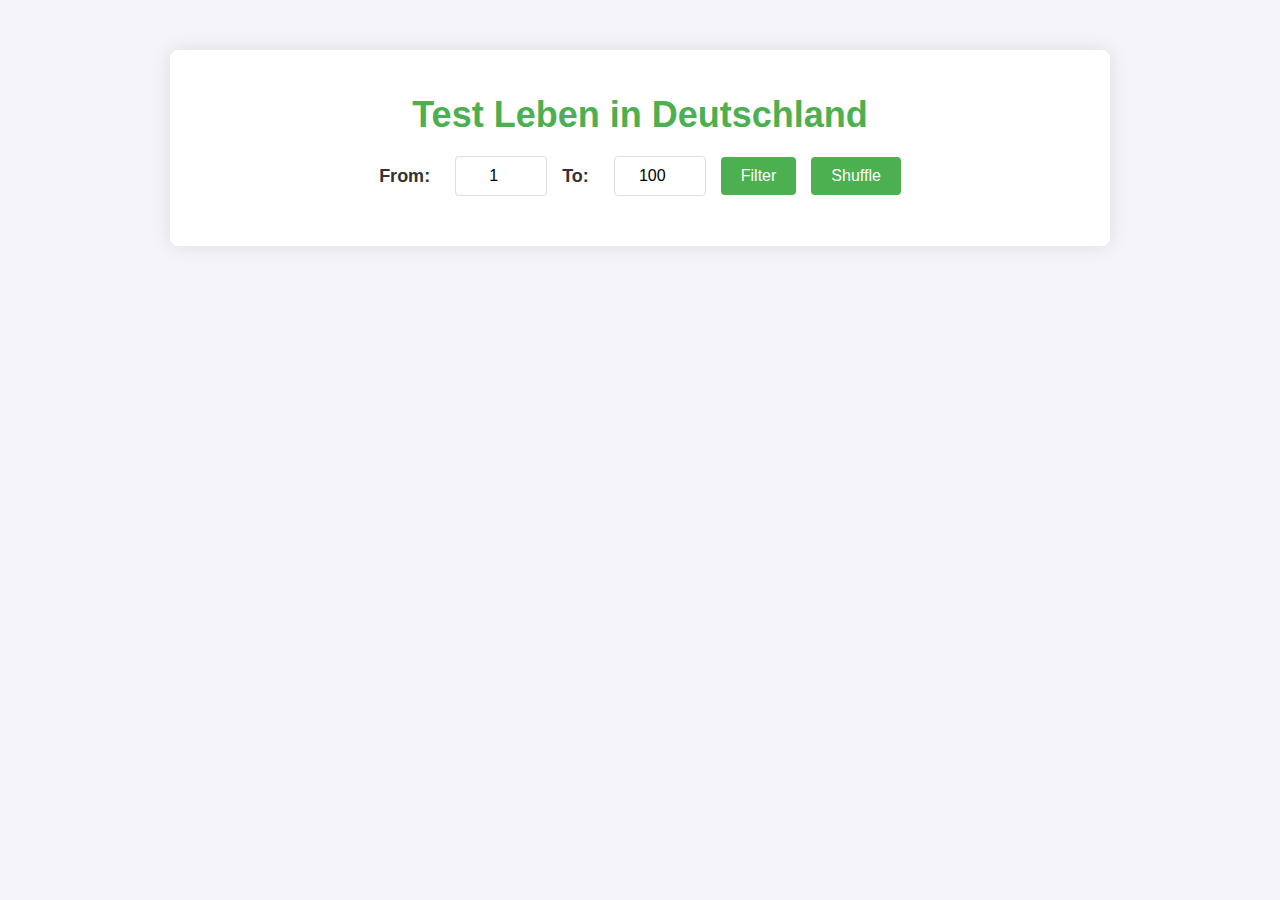
==== solution1/index.html @ b9286689 "V1" ====
<!DOCTYPE html>
<html lang="en">
	<head>
		<meta charset="UTF-8" />
		<meta name="viewport" content="width=device-width, initial-scale=1.0" />
		<title>Test Leben in Deutschland</title>
		<link rel="stylesheet" href="styles.css" />
	</head>
	<body>
		<div class="container">
			<h1>Test Leben in Deutschland</h1>

			<div class="controls">
				<label for="from">From:</label>
				<input type="number" id="from" min="1" value="1" />

				<label for="to">To:</label>
				<input type="number" id="to" min="1" value="100" />

				<button onclick="filterQuestions()">Filter</button>
				<button onclick="shuffleQuestions()">Shuffle</button>
			</div>

			<div id="quiz"></div>
		</div>

		<script src="script.js"></script>
	</body>
</html>
---- solution1/styles.css ----
body {
	font-family: 'Arial', sans-serif;
	background-color: #f4f4f9;
	color: #333;
	margin: 0;
	padding: 0;
}

.container {
	max-width: 900px;
	margin: 50px auto;
	padding: 20px;
	background-color: #fff;
	box-shadow: 0 0 20px rgba(0, 0, 0, 0.1);
	border-radius: 8px;
}

h1 {
	text-align: center;
	color: #4caf50;
	font-size: 36px;
	margin-bottom: 20px;
}

.controls {
	display: flex;
	justify-content: center;
	margin-bottom: 30px;
	gap: 15px;
	align-items: center;
}

.controls label {
	font-size: 18px;
	font-weight: bold;
	margin-right: 10px;
}

.controls input {
	width: 70px;
	padding: 10px;
	font-size: 16px;
	border: 1px solid #ddd;
	border-radius: 4px;
	text-align: center;
}

.controls button {
	padding: 10px 20px;
	font-size: 16px;
	border: none;
	background-color: #4caf50;
	color: white;
	cursor: pointer;
	border-radius: 4px;
	transition: background-color 0.3s ease;
}

.controls button:hover {
	background-color: #45a049;
}

.question {
	margin: 20px 0;
	padding: 20px;
	background-color: #f9f9f9;
	border: 1px solid #ddd;
	border-radius: 8px;
	box-shadow: 0 2px 5px rgba(0, 0, 0, 0.1);
}

.question h3 {
	margin: 0;
	font-size: 20px;
	color: #333;
	margin-bottom: 15px;
}

.options {
	display: flex;
	flex-direction: column;
}

.options button {
	padding: 10px;
	margin: 5px 0;
	font-size: 16px;
	border: 1px solid #ddd;
	border-radius: 4px;
	cursor: pointer;
	transition: background-color 0.3s ease, color 0.3s ease;
	background-color: #f0f0f0;
	text-align: left;
}

.options button:hover {
	background-color: #ddd;
}

.options button.correct {
	background-color: #4caf50;
	color: white;
}

.options button.wrong {
	background-color: #f44336;
	color: white;
}
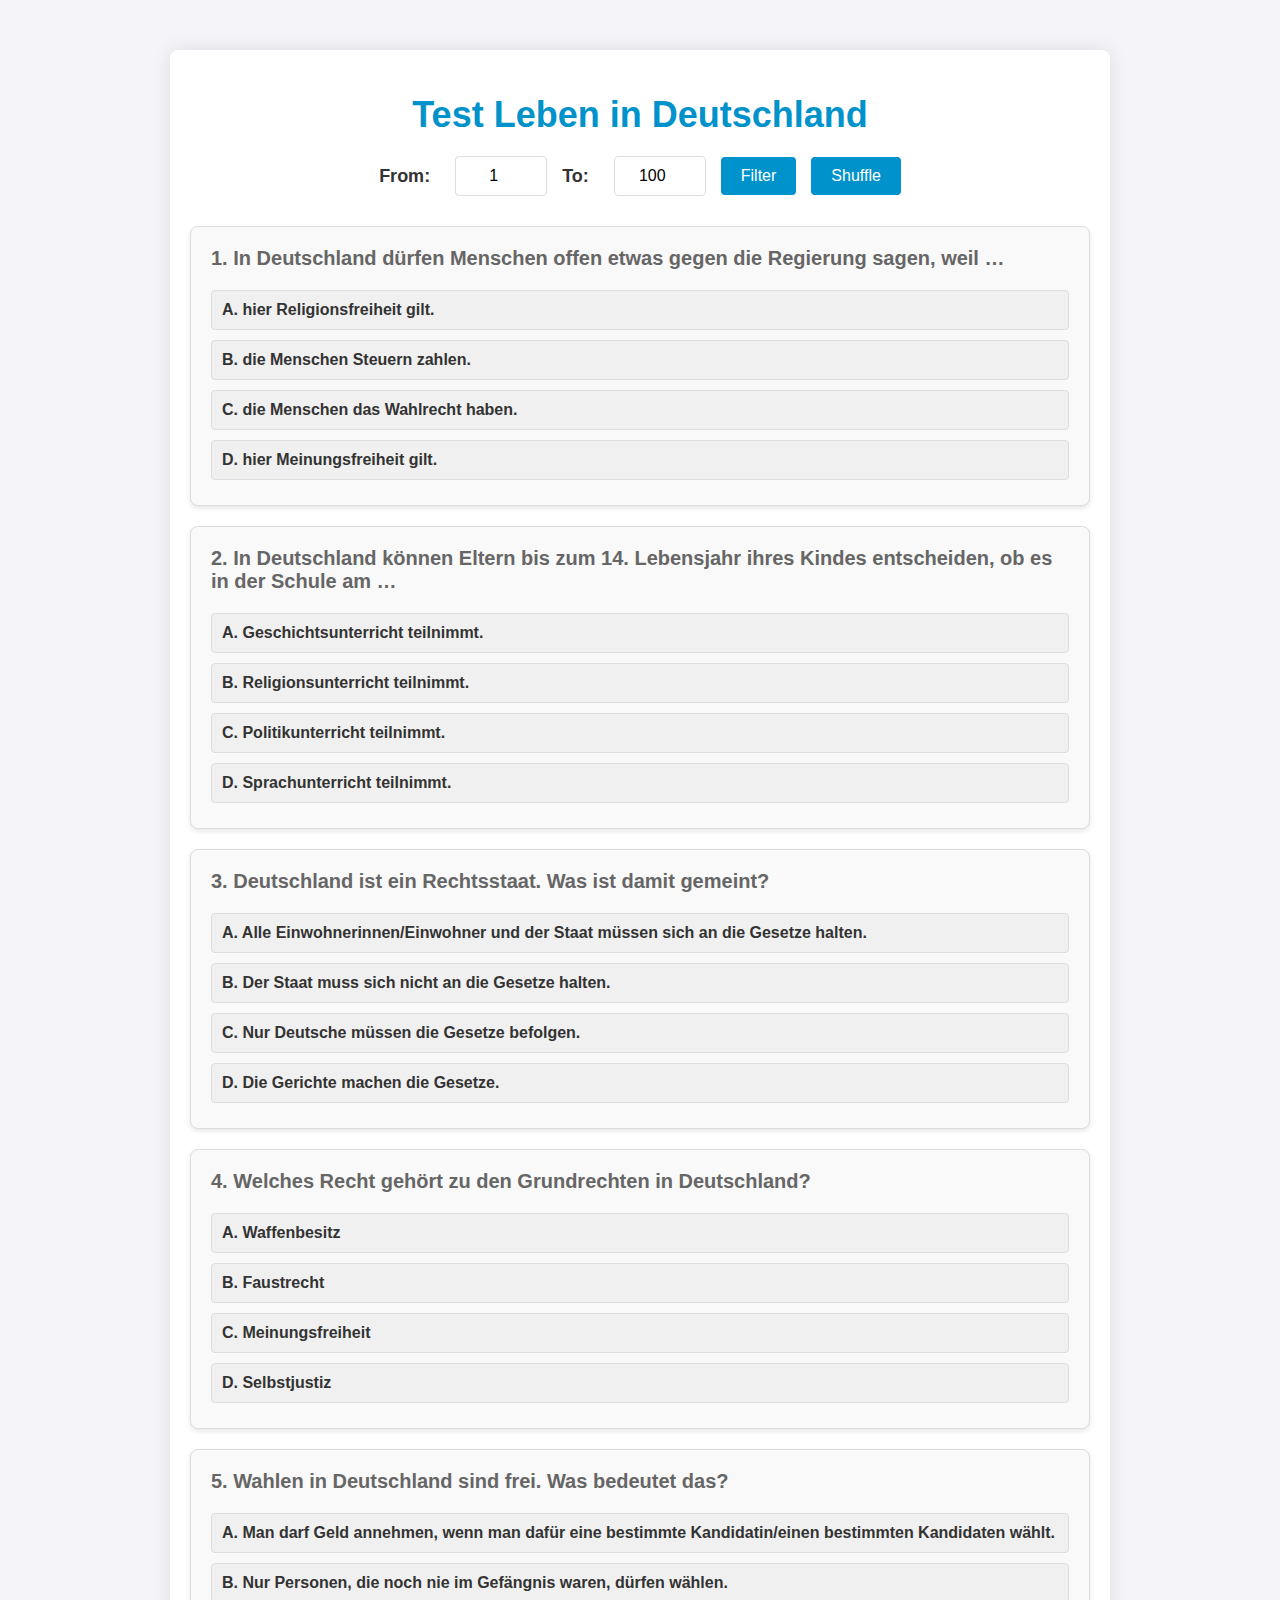
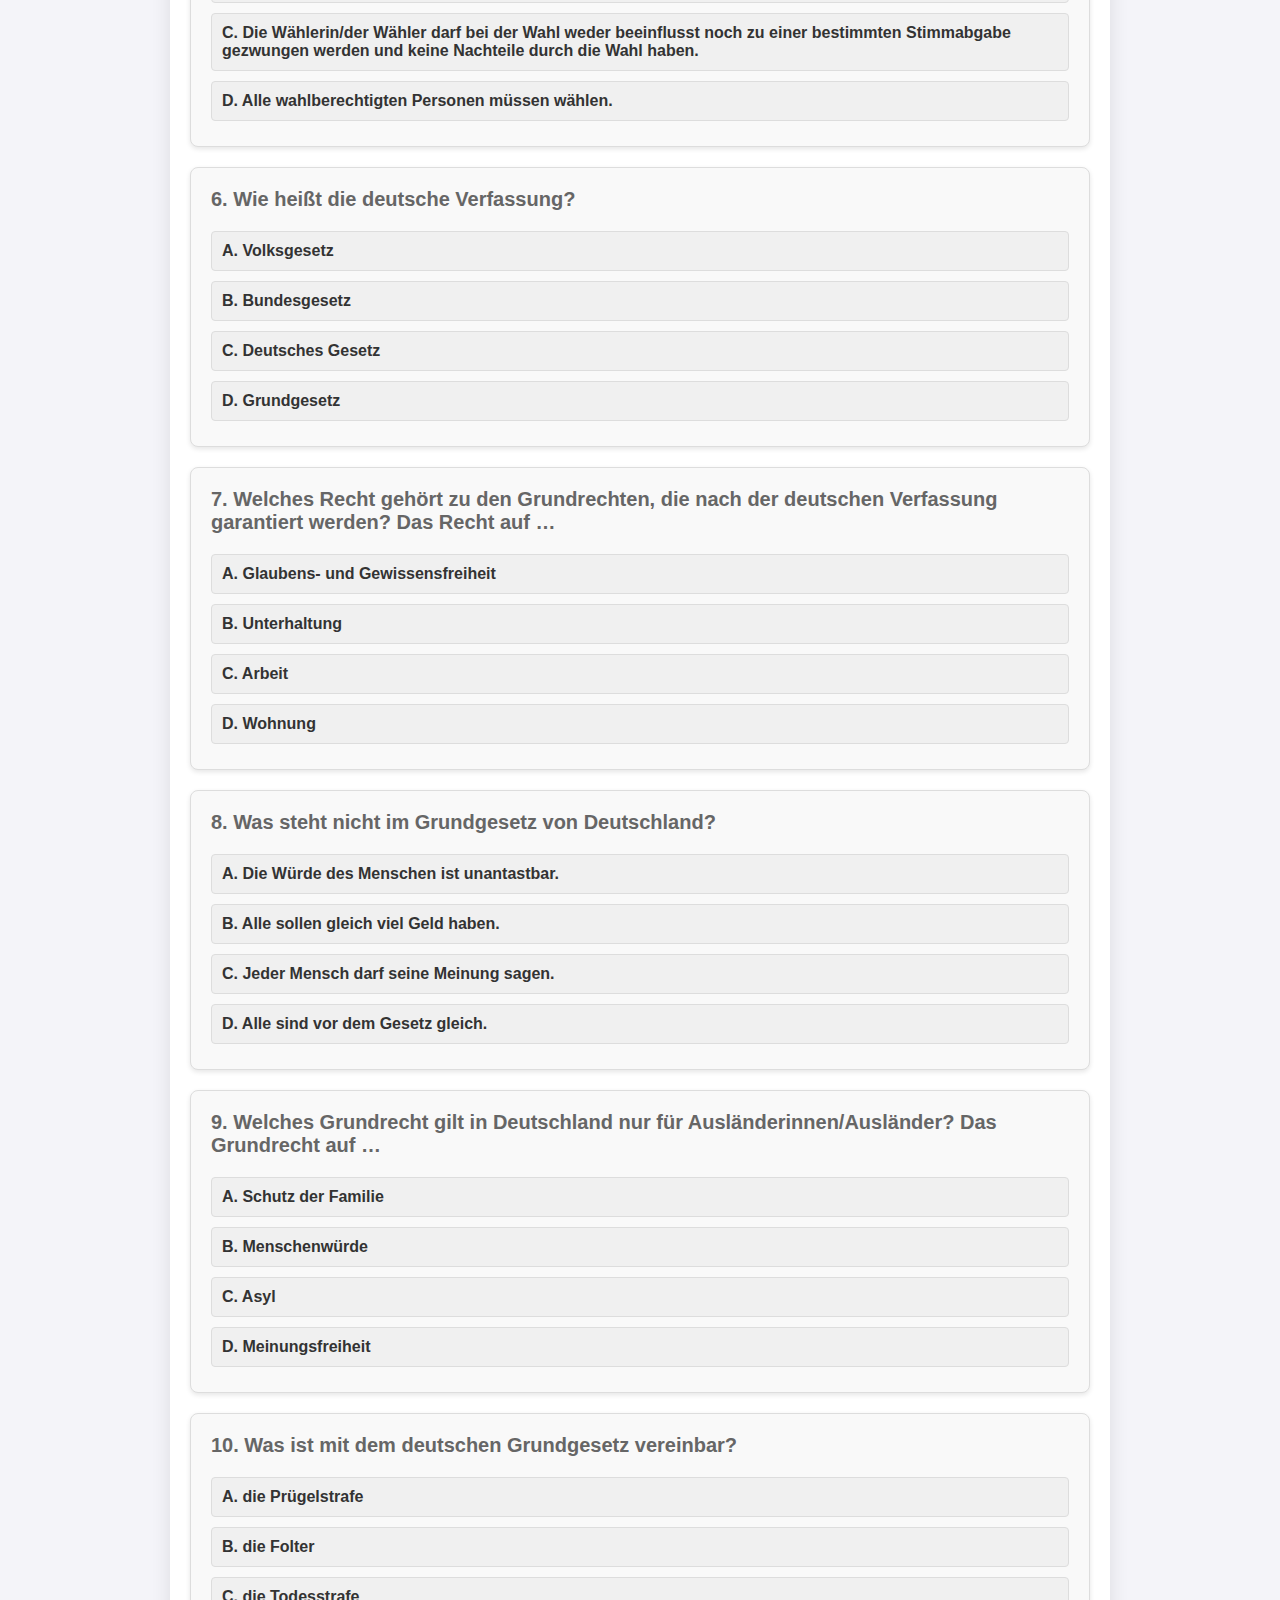
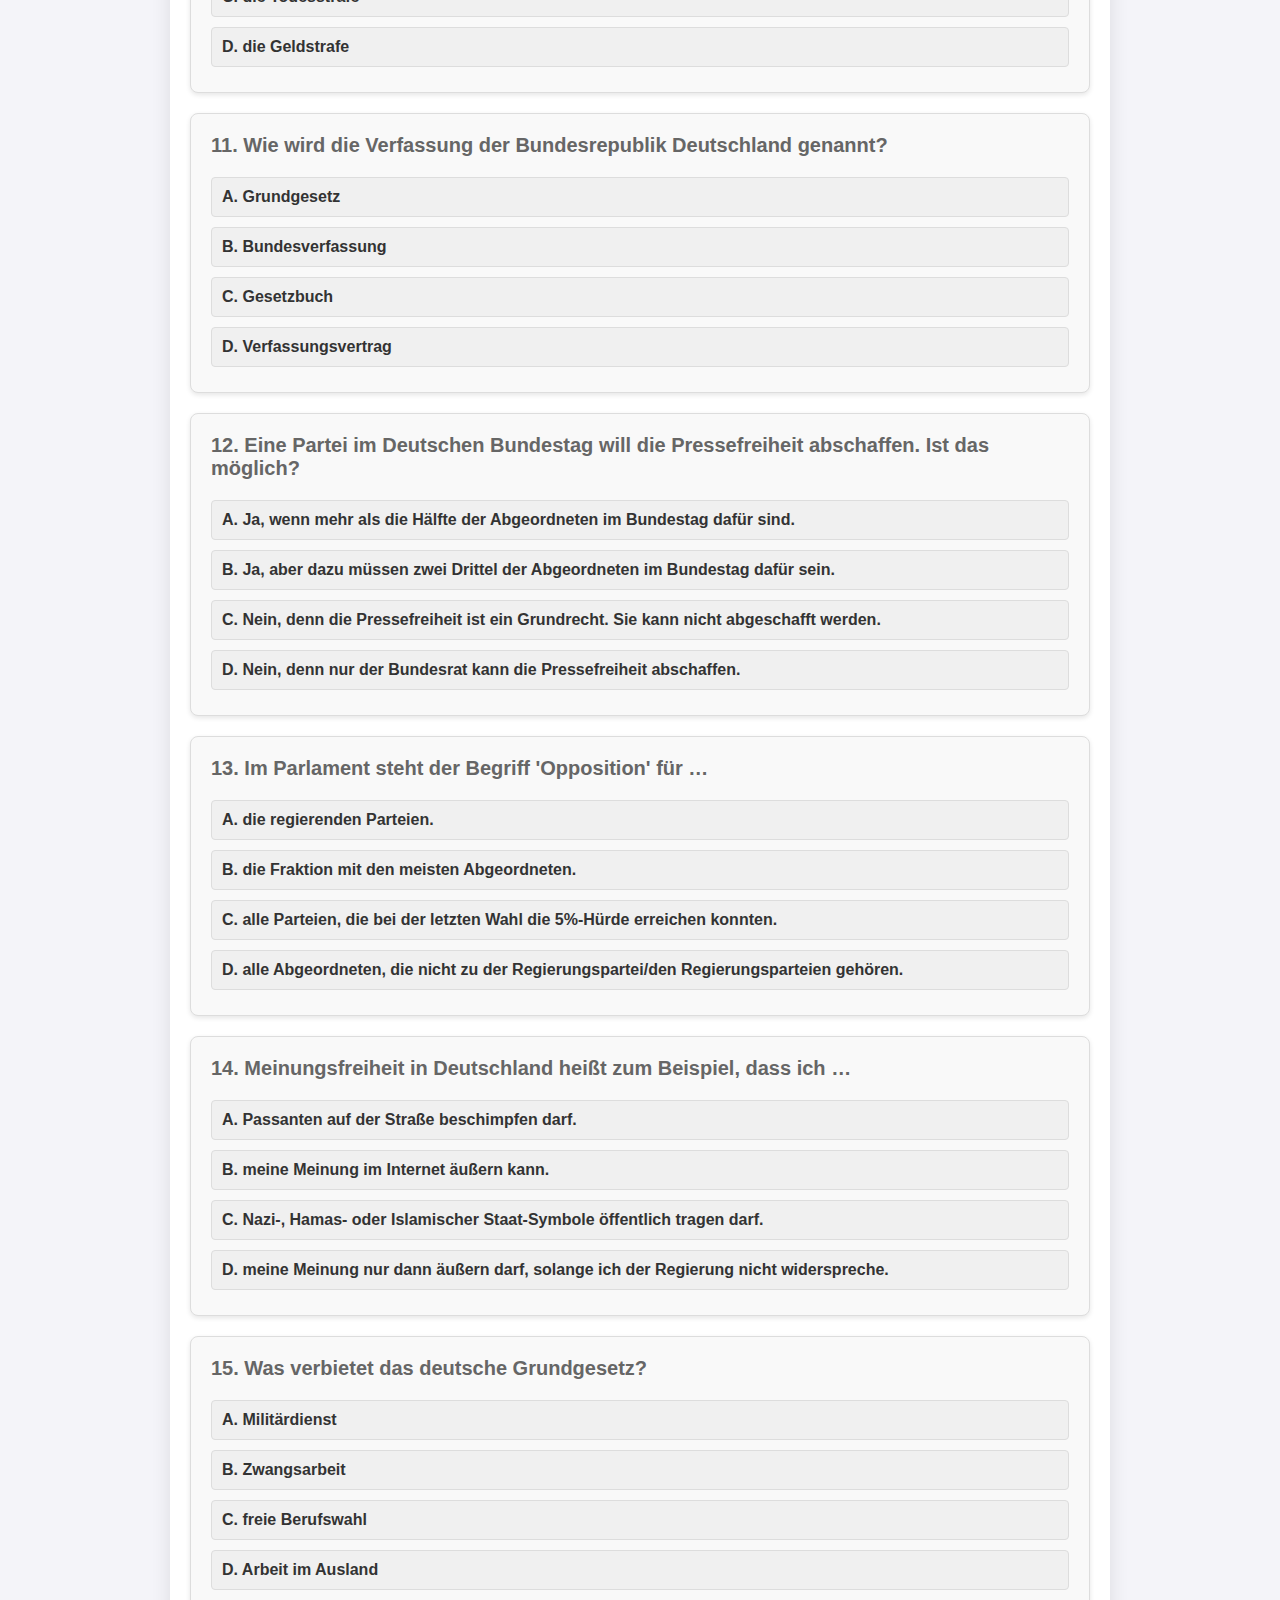
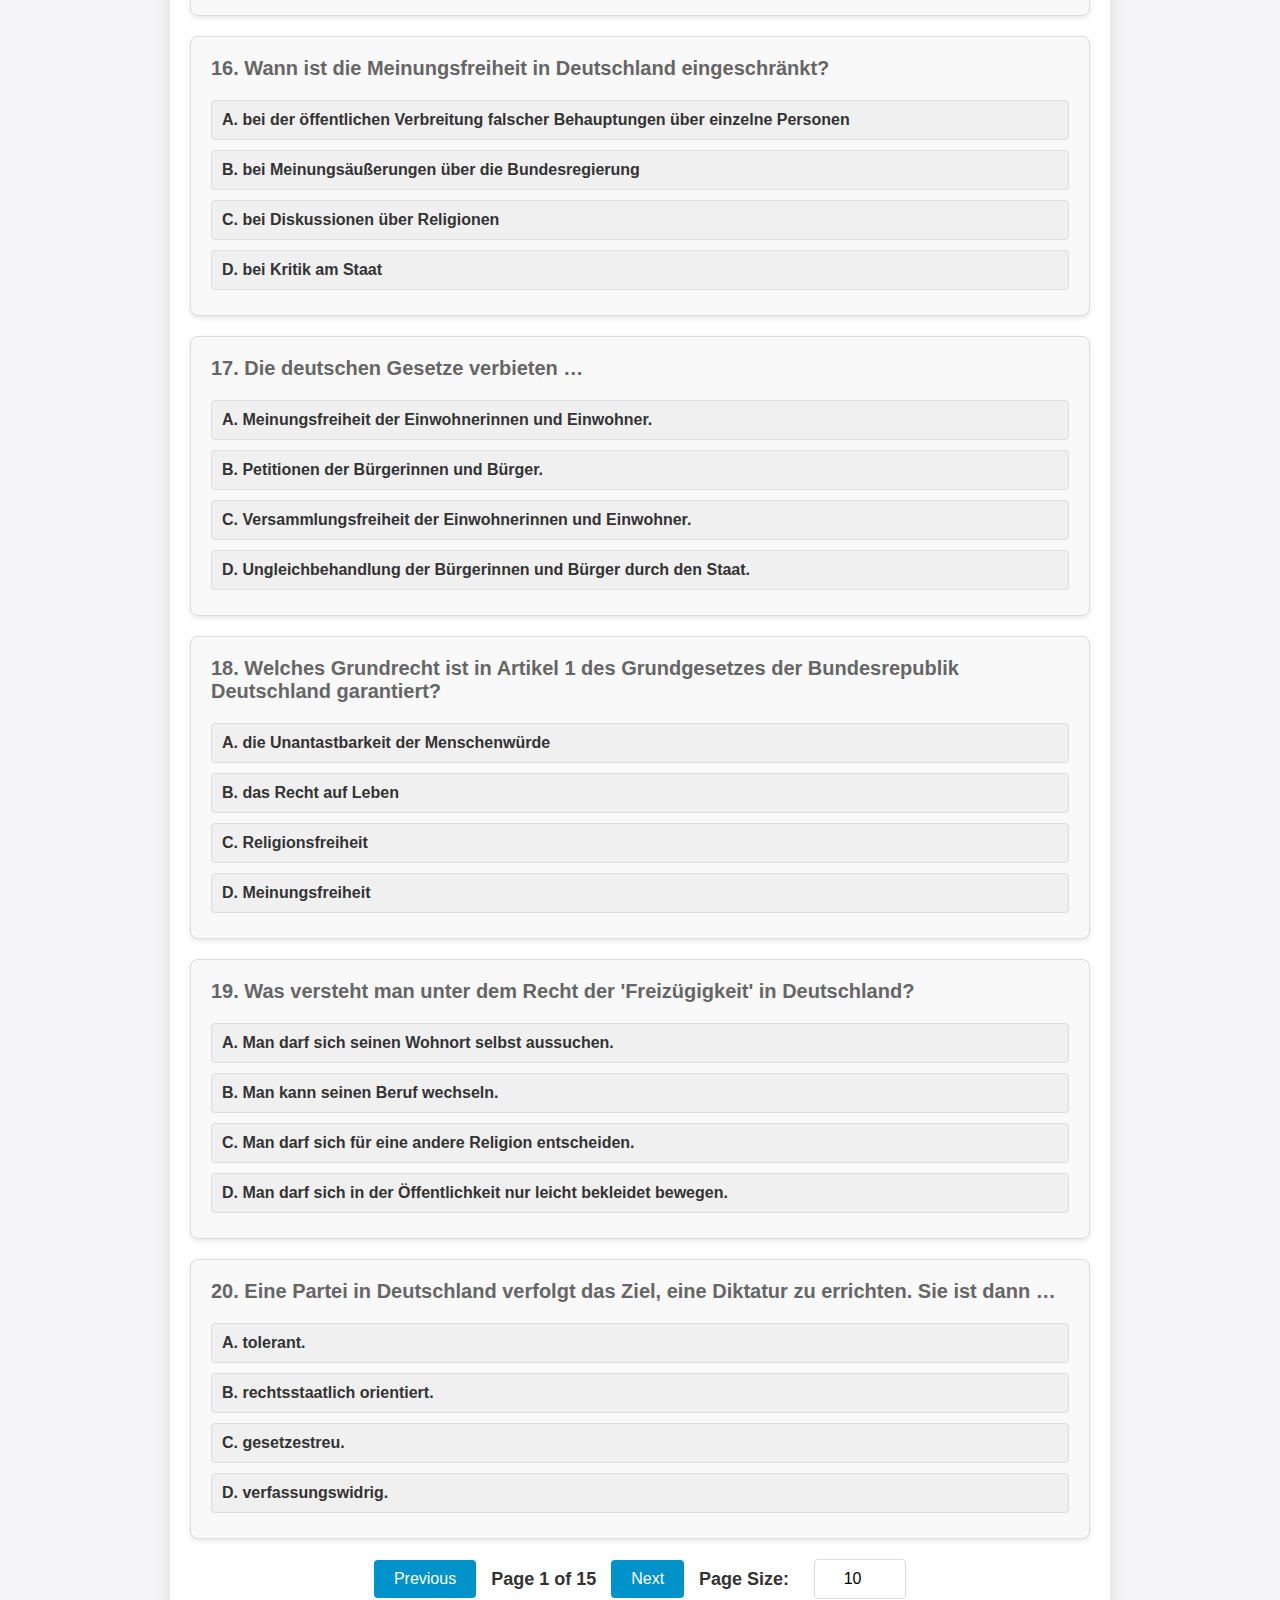
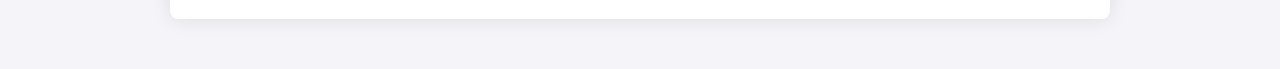
==== commit 5fd51760: "Adding pagination" ====
--- a/solution1/index.html
+++ b/solution1/index.html
@@ -22,8 +22,18 @@
 			</div>
 
 			<div id="quiz"></div>
+
+			<div class="pagination">
+				<button onclick="previousPage()">Previous</button>
+				<span id="pageInfo"></span>
+				<button onclick="nextPage()">Next</button>
+
+				<label for="pageSize">Page Size:</label>
+				<input type="number" id="pageSize" min="1" value="10" onchange="updatePageSize()" />
+			</div>
 		</div>
 
 		<script src="script.js"></script>
 	</body>
 </html>
+
--- a/solution1/styles.css
+++ b/solution1/styles.css
@@ -17,7 +17,7 @@
 
 h1 {
 	text-align: center;
-	color: #4caf50;
+	color: #0092ca;
 	font-size: 36px;
 	margin-bottom: 20px;
 }
@@ -49,7 +49,7 @@
 	padding: 10px 20px;
 	font-size: 16px;
 	border: none;
-	background-color: #4caf50;
+	background-color: #0092ca;
 	color: white;
 	cursor: pointer;
 	border-radius: 4px;
@@ -57,7 +57,7 @@
 }
 
 .controls button:hover {
-	background-color: #45a049;
+	background-color: #007ba8;
 }
 
 .question {
@@ -72,7 +72,7 @@
 .question h3 {
 	margin: 0;
 	font-size: 20px;
-	color: #333;
+	color: #666;
 	margin-bottom: 15px;
 }
 
@@ -91,6 +91,8 @@
 	transition: background-color 0.3s ease, color 0.3s ease;
 	background-color: #f0f0f0;
 	text-align: left;
+	font-weight: 600;
+	color: #333;
 }
 
 .options button:hover {
@@ -107,3 +109,48 @@
 	color: white;
 }
 
+/* Pagination Styles */
+.pagination {
+	display: flex;
+	justify-content: center;
+	align-items: center;
+	margin-top: 20px;
+	gap: 15px;
+}
+
+.pagination label {
+	font-size: 18px;
+	font-weight: bold;
+	margin-right: 10px;
+}
+
+.pagination input {
+	width: 70px;
+	padding: 10px;
+	font-size: 16px;
+	border: 1px solid #ddd;
+	border-radius: 4px;
+	text-align: center;
+}
+
+.pagination button {
+	padding: 10px 20px;
+	font-size: 16px;
+	border: none;
+	background-color: #0092ca;
+	color: white;
+	cursor: pointer;
+	border-radius: 4px;
+	transition: background-color 0.3s ease;
+}
+
+.pagination button:hover {
+	background-color: #007ba8;
+}
+
+#pageInfo {
+	font-size: 18px;
+	font-weight: bold;
+	color: #333;
+}
+
